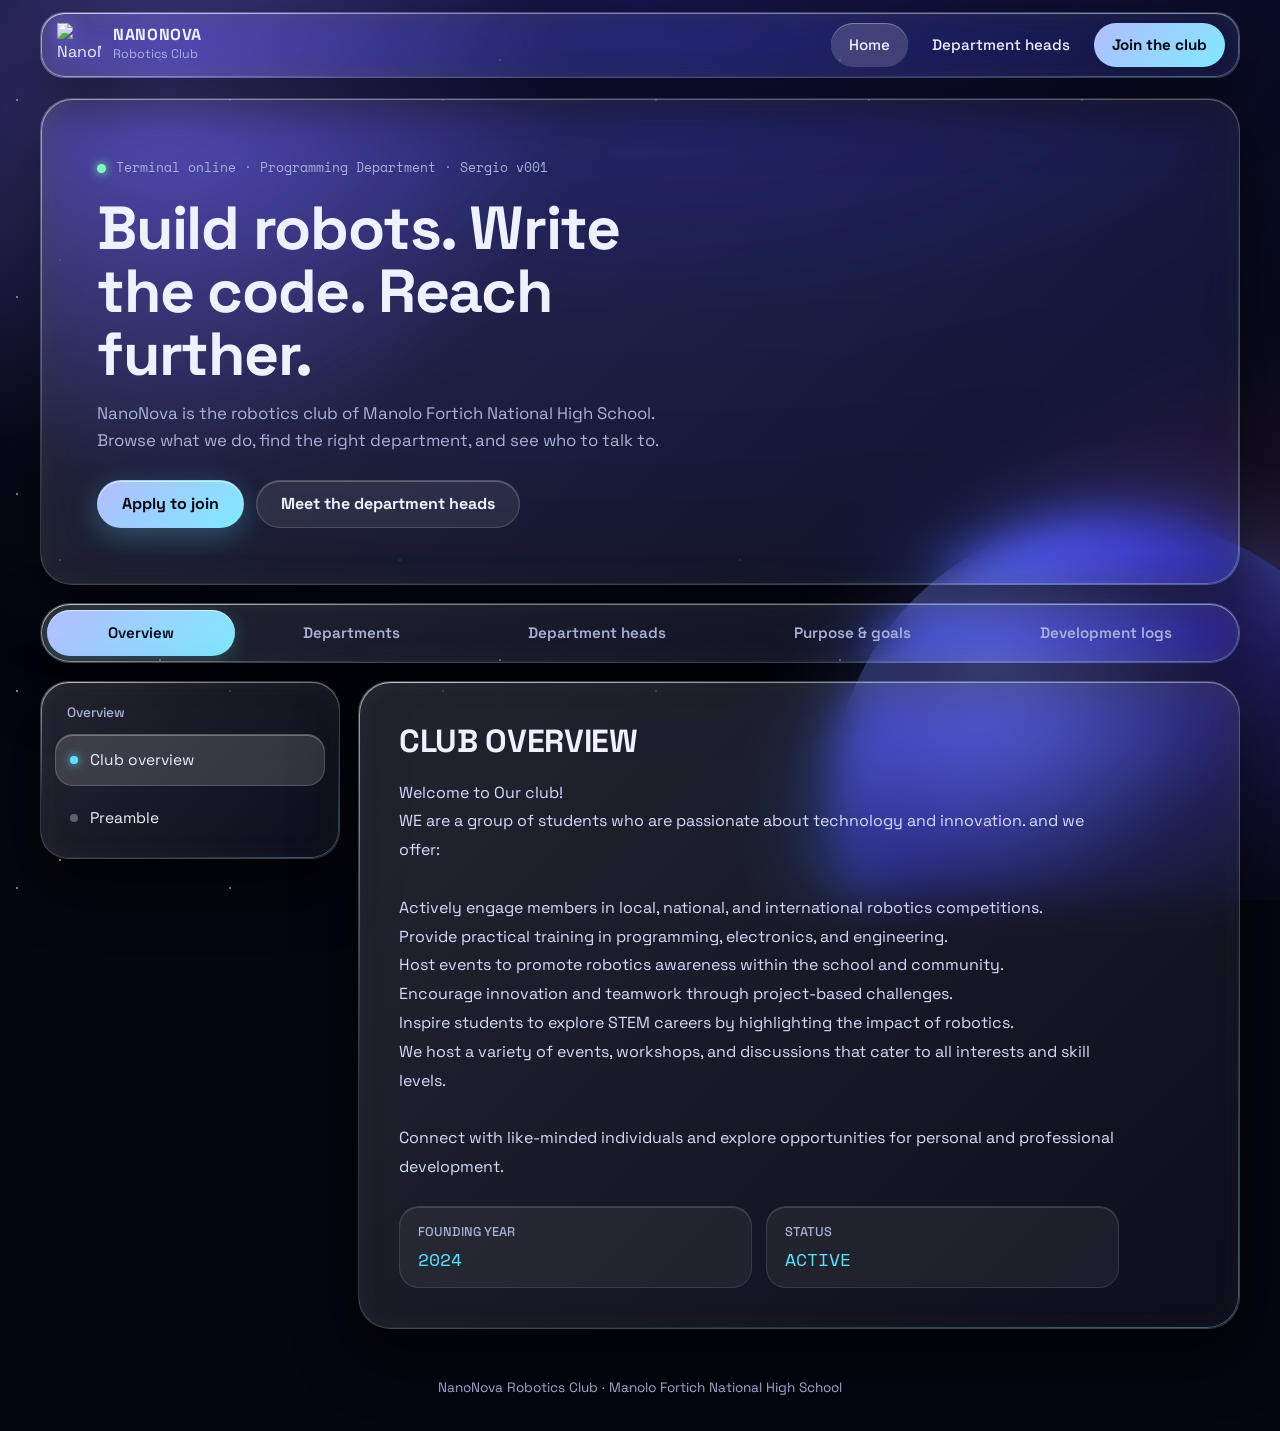
==== index.html @ b4349eb0 "Rename Index.html to index.html" ====
<!DOCTYPE html>
<html lang="en">
<head>
<meta charset="UTF-8">
<meta name="viewport" content="width=device-width, initial-scale=1.0, viewport-fit=cover">
<meta name="theme-color" content="#04050d">
<title>NanoNova Robotics Club</title>

<link rel="preconnect" href="https://fonts.googleapis.com">
<link rel="preconnect" href="https://fonts.gstatic.com" crossorigin>
<link href="https://fonts.googleapis.com/css2?family=Space+Grotesk:wght@400;500;600;700&family=Space+Mono&display=swap" rel="stylesheet">
<link rel="stylesheet" href="style.css">
</head>

<body>

<!-- SPACE BACKDROP -->
<div class="space" aria-hidden="true">
    <div class="stars"></div>
    <div class="stars stars-2"></div>
    <div class="nebula n1"></div>
    <div class="nebula n2"></div>
    <div class="nebula n3"></div>
    <div class="planet"></div>
</div>

<!-- HEADER -->
<header class="site-header glass">

    <a class="brand" href="index.html">
        <img src="assets/robotics-seal.png" alt="NanoNova Robotics Club seal">
        <div>
            <div class="brand-title">NANONOVA</div>
            <div class="brand-sub">Robotics Club</div>
        </div>
    </a>

    <button type="button" class="menu-toggle" onclick="toggleMenu()"
            aria-label="Toggle navigation" aria-controls="govNav" aria-expanded="false">☰</button>

    <nav class="site-nav" id="govNav" aria-label="Main">
        <a href="index.html" class="active" data-nav="home" aria-current="page">Home</a>
        <a href="#Heads" data-nav="heads">Department heads</a>
        <a href="Registration.html" class="nav-cta">Join the club</a>
    </nav>

</header>

<main class="shell">

    <!-- HERO -->
    <section class="hero glass">
        <div class="hero-meta">
            <span class="dot"></span>
            <span>Terminal online · Programming Department · Sergio v001</span>
        </div>

        <h1>Build robots. Write the code. Reach further.</h1>
        <p>
            NanoNova is the robotics club of Manolo Fortich National High School.
            Browse what we do, find the right department, and see who to talk to.
        </p>

        <div class="hero-actions">
            <a class="btn btn-primary" href="Registration.html">Apply to join</a>
            <a class="btn btn-ghost" href="#Heads">Meet the department heads</a>
        </div>
    </section>

    <!-- TABS -->
    <div class="tabs glass" role="tablist" aria-label="Sections" id="tabs">
        <button type="button" class="tab active" role="tab" aria-selected="true"  data-tab="overview"    onclick="openTab('overview', this)">Overview</button>
        <button type="button" class="tab"        role="tab" aria-selected="false" data-tab="Departments" onclick="openTab('Departments', this)">Departments</button>
        <button type="button" class="tab"        role="tab" aria-selected="false" data-tab="Heads"       onclick="openTab('Heads', this)">Department heads</button>
        <button type="button" class="tab"        role="tab" aria-selected="false" data-tab="ArticleII"   onclick="openTab('ArticleII', this)">Purpose &amp; goals</button>
        <button type="button" class="tab"        role="tab" aria-selected="false" data-tab="website"     onclick="openTab('website', this)">Development logs</button>
    </div>

    <!-- MENU + CONTENT -->
    <div class="layout">

        <aside class="menu-panel glass" aria-label="Topics">

            <div class="menu-page active-page" id="overview">
                <div class="menu-heading">Overview</div>
                <button type="button" class="menu-item sheen" data-log="homeData">Club overview</button>
                <button type="button" class="menu-item sheen" data-log="preambleData">Preamble</button>
            </div>

            <div class="menu-page" id="Departments">
                <div class="menu-heading">Departments</div>
                <button type="button" class="menu-item sheen" data-log="RBoverview">Robotics</button>
                <button type="button" class="menu-item sheen" data-log="PDoverview">Programming</button>
                <button type="button" class="menu-item sheen" data-log="GDoverview">Graphics</button>
                <button type="button" class="menu-item sheen" data-log="MDoverview">Media</button>
            </div>

            <div class="menu-page" id="Heads">
                <div class="menu-heading">Who to approach</div>
                <button type="button" class="menu-item sheen" data-log="headsAll">All department heads</button>
                <button type="button" class="menu-item sheen" data-log="headsRobotics">Robotics head</button>
                <button type="button" class="menu-item sheen" data-log="headsProgramming">Programming head</button>
                <button type="button" class="menu-item sheen" data-log="headsGraphics">Graphics head</button>
                <button type="button" class="menu-item sheen" data-log="headsMedia">Media head</button>
            </div>

            <div class="menu-page" id="ArticleII">
                <div class="menu-heading">Purpose &amp; goals</div>
                <button type="button" class="menu-item sheen" data-log="SectionA">Purpose and mission</button>
                <button type="button" class="menu-item sheen" data-log="SectionB">Club goals</button>
                <button type="button" class="menu-item sheen" data-log="SectionC">Vision</button>
            </div>

            <div class="menu-page" id="website">
                <div class="menu-heading">Development logs</div>
                <button type="button" class="menu-item sheen" data-log="LOGS1">Log 001</button>
                <button type="button" class="menu-item sheen" data-log="LOGS2">Log 002</button>
                <button type="button" class="menu-item sheen" data-log="LOGS3">Log 003</button>
                <button type="button" class="menu-item sheen" data-log="LOGS4">Log 004</button>
            </div>

        </aside>

        <section class="viewer glass" id="viewer" aria-live="polite">
            <div id="logOutput" class="log-output">
<div class="data-title">Welcome to NanoNova</div>
Pick a topic from the menu to get started.
            </div>
        </section>

    </div>

</main>

<footer class="site-footer">NanoNova Robotics Club · Manolo Fortich National High School</footer>

<script src="ui.js"></script>
<script src="script2.js"></script>

</body>
</html>
---- style.css ----
/* ==========================================================
   NANONOVA — deep-space + liquid-glass theme
   Shared by index.html and Registration.html
   ========================================================== */

:root{
    /* space */
    --space-0:#04050d;
    --space-1:#090b22;
    --space-2:#15154a;
    /* light */
    --star:#eef1ff;
    --dim:#a9b2da;
    --cyan:#5ce1ff;
    --violet:#8b7bff;
    --pink:#ff7ad0;
    --ok:#7dffc2;
    --bad:#ff8fa3;
    /* glass */
    --glass-bg:linear-gradient(135deg, rgba(255,255,255,.13), rgba(255,255,255,.04));
    --glass-line:rgba(255,255,255,.16);
    --lite-bg:rgba(255,255,255,.055);
    --lite-line:rgba(255,255,255,.11);
    --shadow:0 24px 60px rgba(0,0,0,.5);
    --ink:#060818;
    --grad:linear-gradient(135deg,#b3bdff 0%,#7fe9ff 100%);
    --font:"Space Grotesk", system-ui, -apple-system, "Segoe UI", sans-serif;
    --mono:"Space Mono", ui-monospace, "Courier New", monospace;
    --header-h:76px;
    color-scheme:dark;
}

*{ margin:0; padding:0; box-sizing:border-box; }
html{ scroll-behavior:smooth; -webkit-text-size-adjust:100%; }

body{
    min-height:100vh;
    background:var(--space-0);
    color:var(--star);
    font-family:var(--font);
    font-size:16px;
    line-height:1.6;
    overflow-x:hidden;
    -webkit-font-smoothing:antialiased;
    padding-bottom:env(safe-area-inset-bottom);
}

a{ color:var(--cyan); }
::selection{ background:var(--cyan); color:var(--ink); }
:focus-visible{ outline:2px solid var(--cyan); outline-offset:3px; }

* { scrollbar-width:thin; scrollbar-color:rgba(255,255,255,.3) transparent; }

/* ---------- SPACE BACKDROP ---------- */
.space{
    position:fixed; inset:0; z-index:-1; overflow:hidden;
    background:radial-gradient(120% 80% at 50% 0%, var(--space-2) 0%, var(--space-1) 45%, var(--space-0) 100%);
}

.stars{
    position:absolute; inset:0;
    background-image:
        radial-gradient(1px 1px at 12px 30px,#fff 50%,transparent 51%),
        radial-gradient(1px 1px at 90px 140px,#cfe9ff 50%,transparent 51%),
        radial-gradient(1.5px 1.5px at 160px 60px,#fff 50%,transparent 51%),
        radial-gradient(1px 1px at 240px 210px,#fff 50%,transparent 51%),
        radial-gradient(1px 1px at 300px 90px,#ffe3f6 50%,transparent 51%),
        radial-gradient(1.5px 1.5px at 60px 260px,#cfe9ff 50%,transparent 51%),
        radial-gradient(1px 1px at 210px 20px,#fff 50%,transparent 51%);
    background-size:340px 300px;
    opacity:.75;
}
.stars-2{
    background-size:213px 197px;
    background-position:70px 40px;
    opacity:.5;
    animation:twinkle 7s ease-in-out infinite alternate;
}

.nebula{
    position:absolute; width:70vmax; height:70vmax; border-radius:50%;
    animation:drift 50s ease-in-out infinite alternate;
}
.n1{ top:-28vmax; left:-22vmax; background:radial-gradient(circle, rgba(139,123,255,.40), transparent 62%); }
.n2{ bottom:-30vmax; right:-24vmax; background:radial-gradient(circle, rgba(60,200,255,.24), transparent 62%); animation-duration:65s; animation-direction:alternate-reverse; }
.n3{ top:30%; right:-35vmax; background:radial-gradient(circle, rgba(255,122,208,.17), transparent 62%); animation-duration:80s; }

/* the one memorable object: a planet the glass floats in front of */
.planet{
    position:absolute; right:-9vmax; bottom:-14vmax;
    width:44vmax; height:44vmax; border-radius:50%;
    background:
        radial-gradient(circle at 28% 24%, rgba(140,160,255,.55), transparent 42%),
        radial-gradient(circle at 70% 80%, rgba(0,0,0,.65), transparent 55%),
        linear-gradient(160deg,#3a2f9e,#0b0c2c 70%);
    box-shadow:
        inset 0 0 6vmax rgba(120,200,255,.25),
        0 0 8vmax rgba(110,100,255,.28);
    opacity:.9;
}

@keyframes twinkle{ from{opacity:.25;} to{opacity:.75;} }
@keyframes drift{ from{ transform:translate3d(0,0,0) scale(1); } to{ transform:translate3d(6vmax,4vmax,0) scale(1.12); } }

/* ---------- LIQUID GLASS ---------- */
.glass{
    position:relative; isolation:isolate;
    background:var(--glass-bg);
    -webkit-backdrop-filter:blur(22px) saturate(180%);
    backdrop-filter:blur(22px) saturate(180%);
    border:1px solid var(--glass-line);
    box-shadow:
        inset 0 1px 0 rgba(255,255,255,.4),
        inset 0 -1px 0 rgba(255,255,255,.05),
        inset 0 0 28px rgba(255,255,255,.04),
        var(--shadow);
}
/* specular rim: bright top-left, cool bottom-right */
.glass::before{
    content:""; position:absolute; inset:0; border-radius:inherit; padding:1px;
    background:linear-gradient(145deg, rgba(255,255,255,.6), rgba(255,255,255,0) 32%, rgba(255,255,255,0) 66%, rgba(130,210,255,.4));
    -webkit-mask:linear-gradient(#000 0 0) content-box, linear-gradient(#000 0 0);
    -webkit-mask-composite:xor;
    mask-composite:exclude;
    pointer-events:none; z-index:2;
}
@supports not ((backdrop-filter:blur(1px)) or (-webkit-backdrop-filter:blur(1px))){
    .glass{ background:rgba(20,22,60,.9); }
}

/* light glass for things nested inside glass (no extra blur = cheap) */
.lite{
    background:var(--lite-bg);
    border:1px solid var(--lite-line);
    box-shadow:inset 0 1px 0 rgba(255,255,255,.14);
}

/* cursor-following sheen (set by ui.js) */
.sheen{ position:relative; }
.sheen::after{
    content:""; position:absolute; inset:0; border-radius:inherit; pointer-events:none;
    background:radial-gradient(180px circle at var(--mx,50%) var(--my,0%), rgba(255,255,255,.2), transparent 60%);
    opacity:0; transition:opacity .25s;
}
.sheen:hover::after{ opacity:1; }

/* ---------- HEADER / NAV ---------- */
.site-header{
    position:sticky; top:12px; z-index:100;
    width:min(1200px, calc(100% - 24px));
    margin:12px auto 0;
    padding:10px 14px 10px 16px;
    border-radius:24px;
    display:flex; align-items:center; justify-content:space-between; gap:16px;
}

.brand{ display:flex; align-items:center; gap:12px; min-width:0; text-decoration:none; color:inherit; }
.brand img{ width:44px; height:44px; object-fit:contain; flex:none; filter:drop-shadow(0 0 8px rgba(139,123,255,.6)); }
.brand-title{ font-weight:700; letter-spacing:.04em; font-size:1rem; line-height:1.2; }
.brand-sub{ font-size:.78rem; color:var(--dim); }

.site-nav{ display:flex; align-items:center; gap:6px; }
.site-nav a{
    display:inline-flex; align-items:center; min-height:44px;
    padding:0 18px; border-radius:999px;
    color:var(--star); text-decoration:none; font-weight:500; font-size:.95rem;
    transition:background .2s, color .2s;
}
.site-nav a:hover{ background:rgba(255,255,255,.1); }
.site-nav a.active{ background:rgba(255,255,255,.16); box-shadow:inset 0 1px 0 rgba(255,255,255,.3); }
.site-nav a.nav-cta{ background:var(--grad); color:var(--ink); font-weight:700; }
.site-nav a.nav-cta:hover{ filter:brightness(1.08); }

.menu-toggle{
    display:none; width:46px; height:46px; flex:none;
    align-items:center; justify-content:center;
    border-radius:50%; cursor:pointer;
    color:var(--star); font:inherit; font-size:1.4rem;
    background:rgba(255,255,255,.1); border:1px solid var(--glass-line);
}
.menu-toggle:hover{ background:rgba(255,255,255,.18); }

/* ---------- PAGE SHELL ---------- */
.shell{ width:min(1200px, calc(100% - 24px)); margin:20px auto 48px; display:grid; gap:18px; }

/* ---------- HERO ---------- */
.hero{ padding:clamp(24px,5vw,56px); border-radius:32px; overflow:hidden; }
.hero-meta{
    display:inline-flex; align-items:center; gap:10px; flex-wrap:wrap;
    font-family:var(--mono); font-size:.8rem; color:var(--dim); margin-bottom:18px;
}
.dot{ width:9px; height:9px; border-radius:50%; background:var(--ok); box-shadow:0 0 10px var(--ok); animation:pulse 2.4s infinite; }
@keyframes pulse{ 50%{ opacity:.35; } }

.hero h1{ font-size:clamp(2rem,5.4vw,3.8rem); line-height:1.04; font-weight:700; letter-spacing:-.02em; margin-bottom:14px; max-width:16ch; }
.hero p{ color:var(--dim); max-width:56ch; font-size:1.05rem; }
.hero-actions{ display:flex; flex-wrap:wrap; gap:12px; margin-top:26px; }

.btn{
    display:inline-flex; align-items:center; justify-content:center; gap:8px;
    min-height:48px; padding:0 24px; border-radius:999px;
    font:inherit; font-weight:700; font-size:1rem; text-decoration:none; cursor:pointer;
    border:1px solid transparent; transition:transform .2s, filter .2s, background .2s;
}
.btn:hover{ transform:translateY(-2px); }
.btn:active{ transform:scale(.98); }
.btn-primary{ background:var(--grad); color:var(--ink); box-shadow:0 8px 28px rgba(92,225,255,.28), inset 0 1px 0 rgba(255,255,255,.6); }
.btn-primary:hover{ filter:brightness(1.07); }
.btn-ghost{ background:rgba(255,255,255,.08); color:var(--star); border-color:var(--glass-line); box-shadow:inset 0 1px 0 rgba(255,255,255,.25); }
.btn-ghost:hover{ background:rgba(255,255,255,.15); }
.btn:disabled{ opacity:.6; cursor:not-allowed; transform:none; }

/* ---------- TABS ---------- */
.tabs{
    display:flex; gap:6px; padding:6px; border-radius:999px;
    overflow-x:auto; scroll-snap-type:x proximity; scrollbar-width:none;
}
.tabs::-webkit-scrollbar{ display:none; }

.tab{
    flex:1 0 auto; scroll-snap-align:center;
    min-height:46px; padding:0 20px; border-radius:999px;
    background:transparent; border:0; color:var(--dim);
    font:inherit; font-weight:600; font-size:.95rem; white-space:nowrap; cursor:pointer;
    transition:background .2s, color .2s;
}
.tab:hover{ color:var(--star); background:rgba(255,255,255,.08); }
.tab.active{ background:var(--grad); color:var(--ink); box-shadow:0 4px 18px rgba(92,225,255,.25), inset 0 1px 0 rgba(255,255,255,.6); }

/* ---------- MENU + VIEWER ---------- */
.layout{ display:grid; grid-template-columns:300px minmax(0,1fr); gap:18px; align-items:start; }

.menu-panel{
    padding:14px; border-radius:28px;
    position:sticky; top:calc(var(--header-h) + 28px);
    max-height:calc(100vh - var(--header-h) - 56px); overflow-y:auto;
}

.menu-heading{ font-size:.85rem; font-weight:500; color:var(--dim); padding:6px 12px 10px; }

.menu-page{ display:none; }
.menu-page.active-page{ display:block; }

.menu-item{
    display:flex; align-items:center; gap:12px;
    width:100%; min-height:52px; margin-bottom:6px; padding:12px 14px;
    text-align:left; border-radius:18px; cursor:pointer;
    background:transparent; border:1px solid transparent; color:var(--star);
    font:inherit; font-size:.97rem; line-height:1.3;
    transition:background .2s, border-color .2s, transform .2s;
}
.menu-item::before{
    content:""; flex:none; width:8px; height:8px; border-radius:50%;
    background:rgba(255,255,255,.3); transition:background .2s, box-shadow .2s;
}
.menu-item:last-child{ margin-bottom:0; }
.menu-item:hover{ background:rgba(255,255,255,.09); transform:translateX(3px); }
.menu-item.selected{ background:rgba(255,255,255,.14); border-color:var(--glass-line); box-shadow:inset 0 1px 0 rgba(255,255,255,.3); }
.menu-item.selected::before{ background:var(--cyan); box-shadow:0 0 10px var(--cyan); }

.viewer{ padding:clamp(20px,4vw,40px); border-radius:32px; min-height:520px; scroll-margin-top:calc(var(--header-h) + 24px); }

.log-output{ max-width:72ch; line-height:1.8; color:#d6dcff; white-space:pre-wrap; overflow-wrap:anywhere; }
.log-output a{ white-space:normal; }

.data-title{ font-size:clamp(1.4rem,3.2vw,2rem); font-weight:700; line-height:1.2; letter-spacing:-.01em; color:var(--star); margin-bottom:18px; }
.data-title .highlight{ font-family:var(--mono); font-size:.8rem; font-weight:400; margin-top:8px; }
.highlight{ color:var(--cyan); }

.data-grid{ display:grid; grid-template-columns:repeat(auto-fit, minmax(190px,1fr)); gap:14px; margin-top:24px; white-space:normal; }
.data-card{ padding:16px 18px; border-radius:20px; line-height:1.4; }
.data-card h3{ font-size:.8rem; font-weight:500; color:var(--dim); margin-bottom:6px; }
.data-card p{ font-family:var(--mono); font-size:1.1rem; }

/* ---------- DEPARTMENT HEADS ---------- */
.heads-grid{ display:grid; grid-template-columns:repeat(auto-fit, minmax(250px,1fr)); gap:14px; margin-top:22px; white-space:normal; }
.head-card{ padding:20px; border-radius:24px; line-height:1.45; }
.avatar{
    width:56px; height:56px; border-radius:50%; margin-bottom:14px;
    display:grid; place-items:center; font-weight:700; font-size:1.4rem; color:var(--ink);
    background:var(--grad); box-shadow:0 6px 20px rgba(92,225,255,.3), inset 0 1px 0 rgba(255,255,255,.7);
}
.head-name{ font-size:1.15rem; font-weight:700; }
.head-name.placeholder{ color:var(--dim); font-style:italic; font-weight:500; }
.head-role{ color:var(--cyan); font-size:.9rem; margin-bottom:14px; }
.head-card dt{ font-size:.78rem; color:var(--dim); margin-top:10px; }
.head-card dd{ font-size:.95rem; }
.head-card dd.placeholder{ color:var(--dim); font-style:italic; }
.head-cta{ margin-top:22px; white-space:normal; }

/* ---------- REGISTRATION ---------- */
.form-shell{ width:min(860px, calc(100% - 24px)); margin:20px auto 48px; padding:clamp(22px,4.5vw,48px); border-radius:32px; }

.form-intro h1{ font-size:clamp(1.7rem,4.4vw,2.7rem); line-height:1.1; letter-spacing:-.02em; margin-bottom:10px; }
.form-intro p{ color:var(--dim); max-width:56ch; }

.notice{ display:flex; gap:12px; align-items:flex-start; margin:22px 0 8px; padding:14px 16px; border-radius:18px; font-size:.95rem; }
.notice b{ flex:none; width:24px; height:24px; border-radius:50%; display:grid; place-items:center; background:var(--pink); color:var(--ink); font-size:.85rem; }

form{ display:grid; gap:30px; margin-top:26px; }
.form-section{ border:0; display:grid; gap:16px; }
.form-section legend{ font-size:1.05rem; font-weight:700; margin-bottom:2px; float:left; width:100%; }
.fields{ display:grid; grid-template-columns:repeat(auto-fit, minmax(240px,1fr)); gap:16px; clear:both; }
.field{ display:flex; flex-direction:column; gap:7px; }
.field-wide{ grid-column:1 / -1; }

label{ font-size:.9rem; color:var(--dim); font-weight:500; }

input, textarea, select{
    width:100%; min-height:50px; padding:13px 16px;
    background:rgba(255,255,255,.06);
    border:1px solid var(--glass-line); border-radius:16px;
    color:var(--star); font:inherit; font-size:1rem;
    box-shadow:inset 0 1px 0 rgba(255,255,255,.1);
    transition:border-color .2s, box-shadow .2s, background .2s;
}
input::placeholder, textarea::placeholder{ color:#7b84ad; }
input:focus, textarea:focus, select:focus{
    outline:none; background:rgba(255,255,255,.1);
    border-color:var(--cyan); box-shadow:0 0 0 4px rgba(92,225,255,.22);
}
textarea{ resize:vertical; min-height:120px; }
select{ cursor:pointer; }
select option{ background:#10123a; color:var(--star); }

.form-message{ padding:14px 16px; border-radius:16px; font-weight:500; }
.form-message[hidden]{ display:none; }
.form-message.success{ background:rgba(125,255,194,.12); border:1px solid rgba(125,255,194,.4); color:var(--ok); }
.form-message.error{ background:rgba(255,143,163,.12); border:1px solid rgba(255,143,163,.4); color:var(--bad); }

.submit-btn{ width:100%; }

.site-footer{ text-align:center; color:var(--dim); font-size:.85rem; padding:0 16px 32px; }

/* ---------- RESPONSIVE ---------- */

/* tablet: menu becomes a swipeable chip row above the content */
@media (max-width:1000px){
    .layout{ grid-template-columns:1fr; }
    .menu-panel{ position:static; max-height:none; padding:8px; border-radius:26px; overflow:visible; }
    .menu-heading{ display:none; }
    .menu-page.active-page{ display:flex; gap:6px; overflow-x:auto; scroll-snap-type:x proximity; scrollbar-width:none; }
    .menu-page.active-page::-webkit-scrollbar{ display:none; }
    .menu-item{ flex:0 0 auto; width:auto; margin:0; scroll-snap-align:start; white-space:nowrap; }
    .menu-item:hover{ transform:none; }
    .viewer{ min-height:360px; }
}

/* phone/tablet: collapsible nav */
@media (max-width:820px){
    .site-header{ flex-wrap:wrap; top:8px; }
    .menu-toggle{ display:flex; }
    .site-nav{ display:none; width:100%; flex-direction:column; align-items:stretch; padding-top:6px; }
    .site-nav.show{ display:flex; }
    .site-nav a{ justify-content:center; }
}

@media (max-width:560px){
    .brand-sub{ display:none; }
    .hero{ border-radius:26px; }
    .hero-actions .btn{ width:100%; }
    .viewer, .form-shell{ border-radius:26px; }
    .tabs{ border-radius:26px; }
    .planet{ opacity:.6; }
}

@media (prefers-reduced-motion:reduce){
    *, *::before, *::after{ animation:none !important; transition:none !important; }
    html{ scroll-behavior:auto; }
}
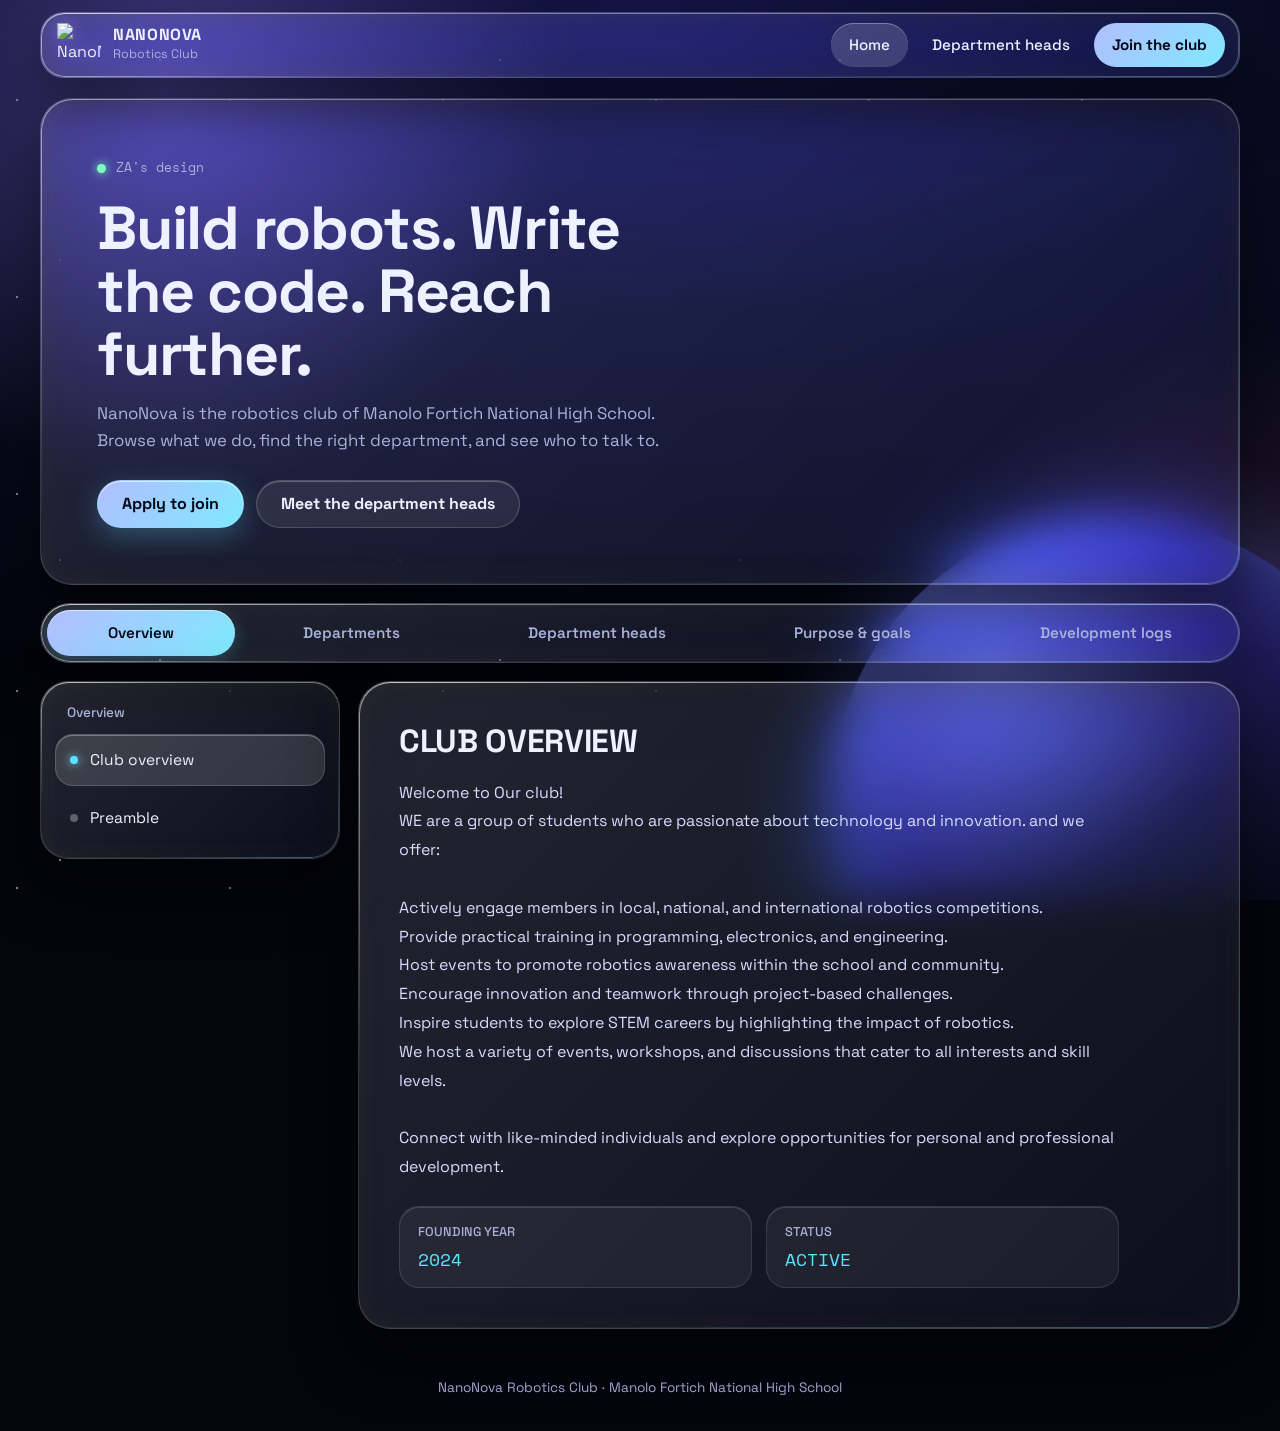
==== commit 59acb85a: "Revise hero section and tab content in index.html Updated hero section design and modified tab conte" ====
--- a/index.html
+++ b/index.html
@@ -52,7 +52,7 @@
     <section class="hero glass">
         <div class="hero-meta">
             <span class="dot"></span>
-            <span>Terminal online · Programming Department · Sergio v001</span>
+            <span>ZA's design</span>
         </div>
 
         <h1>Build robots. Write the code. Reach further.</h1>
